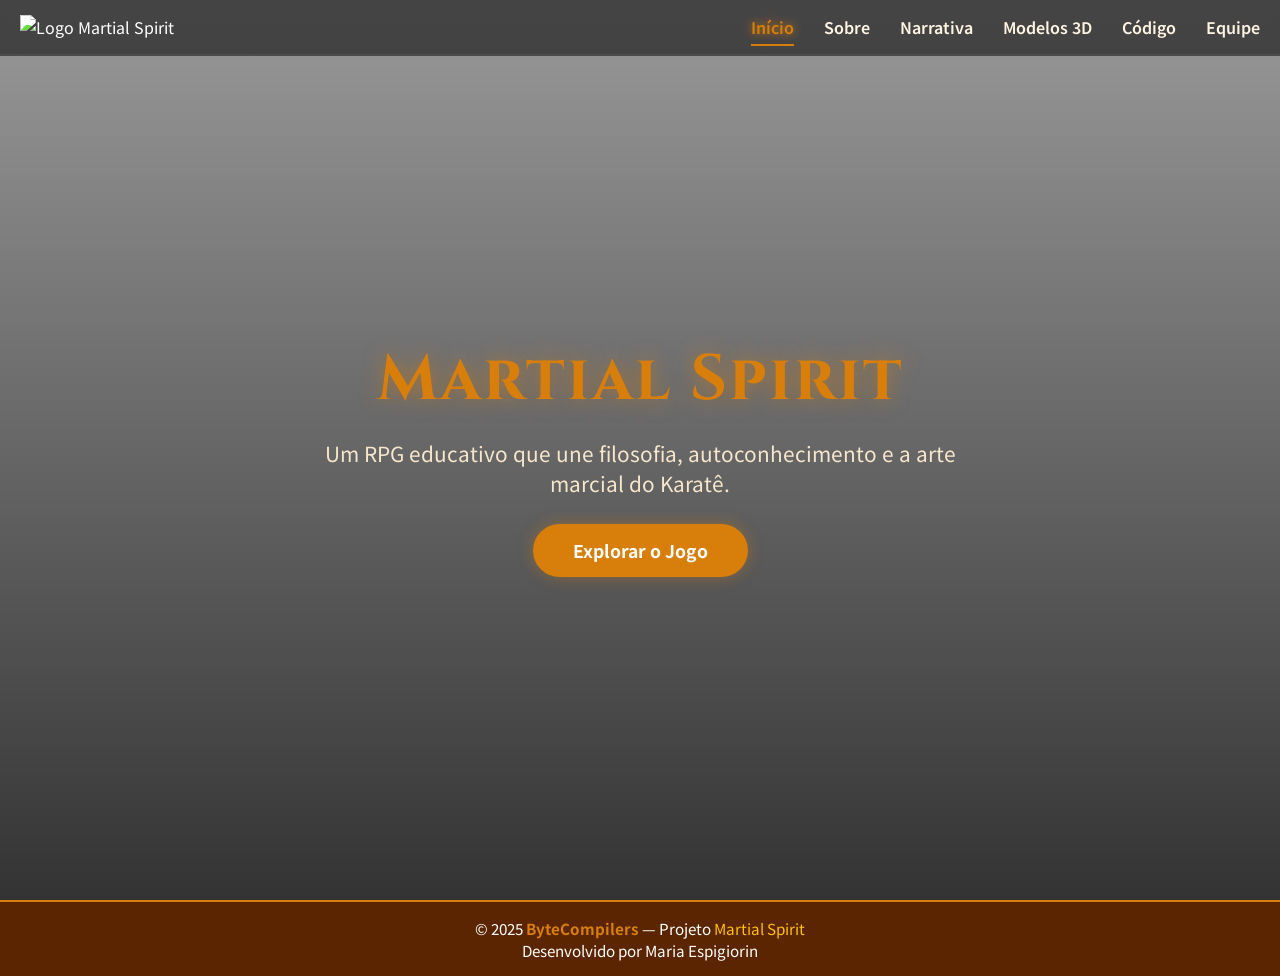
==== index.html @ 44f3acfe "aaaa" ====
<!DOCTYPE html>
<html lang="pt-br">

<head>
  <meta charset="UTF-8">
  <meta name="viewport" content="width=device-width, initial-scale=1.0">
  <title>Martial Spirit</title>
  <link rel="stylesheet" href="css/style.css">
</head>

<body>
  <header>
    <div class="logo">
      <img src="img/logo2.png" alt="Logo Martial Spirit">
    </div>
    <nav>
      <ul>
        <li><a href="index.html" class="active">Início</a></li>
        <li><a href="sobre.html">Sobre</a></li>
        <li><a href="narrativa.html">Narrativa</a></li>
        <li><a href="modelos.html">Modelos 3D</a></li>
        <li><a href="codigo.html">Código</a></li>
        <li><a href="contato.html">Equipe</a></li>
      </ul>
    </nav>
  </header>

  <section class="hero">
    <div class="overlay"></div>
    <div class="content">
      <h1>Martial Spirit</h1>
      <p>Um RPG educativo que une filosofia, autoconhecimento e a arte marcial do Karatê.</p>
      <a href="sobre.html" class="btn">Explorar o Jogo</a>
    </div>
  </section>

  <!-- <footer class="site-footer">
    <div class="footer-content">
      <div class="footer-text">
        <p>© 2025 <strong>ByteCompilers</strong> — Projeto <em>Martial Spirit</em></p>
        <p>Desenvolvido por Maria Espigiorin</p>
      </div>
      <div class="footer-logo">
        <img src="img/logoifpr.png" alt="Logo IFPR - Campus Curitiba">
      </div>
    </div>
  </footer> -->

  <footer class="site-footer">
    <p>© 2025 <strong>ByteCompilers</strong> — Projeto <em>Martial Spirit</em></p>
    <p>Desenvolvido por Maria Espigiorin</p>
  </footer>

</body>

</html>
---- css/style.css ----
@import url("https://fonts.googleapis.com/css2?family=Cinzel:wght@500;700&family=Noto+Sans+JP:wght@400;700&display=swap");

:root {
  --laranja-principal: #d87f0b;
  --laranja-escuro: #a34900;
  --marrom: #4a2b14;
  --texto-claro: #fff4e2;
  --sombra: rgba(0, 0, 0, 0.6);
}

* {
  margin: 0;
  padding: 0;
  box-sizing: border-box;
}

body {
  font-family: "Noto Sans JP", sans-serif;
  color: var(--texto-claro);
  background: url("../img/fundo.png") center/cover no-repeat;
  background-size: cover;
  min-height: 100vh;
}

/* HEADER */
header {
  position: fixed;
  top: 0;
  width: 100%;
  padding: 15px 20px;
  background: rgba(0, 0, 0, 0.55);
  display: flex;
  align-items: center;
  justify-content: space-between;
  z-index: 1000;
  backdrop-filter: blur(8px);
  border-bottom: 2px solid rgba(255, 255, 255, 0.05);
}

/* LOGO */
.logo img {
  height: 65px;
  filter: brightness(1.2) contrast(1.15); /* destaca sem brilhar */
}

/* MENU */
nav ul {
  list-style: none;
  display: flex;
  gap: 30px;
}

nav a {
  text-decoration: none;
  color: var(--texto-claro);
  font-weight: 600;
  transition: 0.3s;
  padding-bottom: 5px;
  border-bottom: 2px solid transparent;
}

/* Mantém brilho e cor só nos links ativos ou hover */
nav a:hover,
nav a.active {
  color: var(--laranja-principal);
  border-bottom: 2px solid var(--laranja-principal);
  text-shadow: 0 0 10px var(--laranja-principal);
}

/* HERO */
.hero {
  height: 100vh;
  display: flex;
  align-items: center;
  justify-content: center;
  text-align: center;
  position: relative;
  overflow: hidden;
}

.hero .overlay {
  position: absolute;
  top: 0;
  left: 0;
  width: 100%;
  height: 100%;
  background: linear-gradient(
    to bottom,
    rgba(0, 0, 0, 0.4),
    rgba(0, 0, 0, 0.8)
  );
  z-index: 1;
}

.hero .content {
  position: relative;
  z-index: 2;
  animation: fadeIn 2s ease-out;
  max-width: 700px;
}

.hero h1 {
  font-family: "Cinzel", serif;
  font-size: 4rem;
  color: var(--laranja-principal);
  text-shadow: 0 0 20px rgba(216, 127, 11, 0.6);
  letter-spacing: 2px;
  margin-bottom: 15px;
}

.hero p {
  font-size: 1.3rem;
  color: #f7e6cc;
  margin-bottom: 40px;
}

/* BOTÃO */
.btn {
  background: var(--laranja-principal);
  color: #fff;
  padding: 14px 40px;
  border-radius: 30px;
  text-decoration: none;
  font-weight: bold;
  font-size: 1.1rem;
  transition: 0.3s ease;
  box-shadow: 0 0 15px rgba(216, 127, 11, 0.4);
}

.btn:hover {
  background: var(--laranja-escuro);
  transform: scale(1.05);
  box-shadow: 0 0 25px var(--laranja-principal);
}

/* FOOTER */
/* footer {
  margin-top: auto;
  text-align: center;
  padding: 15px;
  background: rgba(0, 0, 0, 0.75);
  font-size: 0.9rem;
  color: var(--texto-claro);
} */

/* ANIMAÇÃO */
@keyframes fadeIn {
  from {
    opacity: 0;
    transform: translateY(30px);
  }
  to {
    opacity: 1;
    transform: translateY(0);
  }
}

/* ====== SOBRE ====== */
.about-section {
  position: relative;
  padding: 150px 10% 100px;
  color: var(--texto-claro);
  background: url("../img/fundo.png") center/cover no-repeat;
  background-size: cover;
  overflow: hidden;
  background: url("../img/fundo.png") center/cover no-repeat;
  background-size: cover;
  min-height: 100vh;
}

.about-overlay {
  position: absolute;
  top: 0;
  left: 0;
  width: 100%;
  height: 100%;
  background: rgba(0, 0, 0, 0.65);
  z-index: 1;
}

.about-content {
  position: relative;
  z-index: 2;
  text-align: center;
  max-width: 1000px;
  margin: 0 auto;
}

.about-content h1 {
  font-family: "Cinzel", serif;
  font-size: 3.5rem;
  color: var(--laranja-principal);
  margin-bottom: 30px;
  text-shadow: 0 0 15px rgba(216, 127, 11, 0.5);
}

.about-content .intro {
  font-size: 1.2rem;
  line-height: 1.8;
  margin-bottom: 60px;
  color: #f8e9d1;
}

.about-grid {
  display: grid;
  grid-template-columns: repeat(auto-fit, minmax(280px, 1fr));
  gap: 30px;
}

.card {
  background: rgba(40, 20, 10, 0.75);
  border: 1px solid rgba(216, 127, 11, 0.2);
  border-radius: 15px;
  padding: 30px;
  box-shadow: 0 0 15px rgba(0, 0, 0, 0.4);
  transition: 0.3s ease;
}

.card:hover {
  transform: translateY(-5px);
  box-shadow: 0 0 25px rgba(216, 127, 11, 0.4);
}

.card h2 {
  color: var(--laranja-principal);
  margin-bottom: 15px;
  font-family: "Cinzel", serif;
}

.card p {
  color: #f6e9d6;
  line-height: 1.6;
  font-size: 1rem;
}

/* ====== CONTATO ====== */
.contact-section {
  position: relative;
  padding: 150px 10% 100px;
  color: var(--texto-claro);
  background: url("../img/fundo.png") no-repeat center center fixed;
  background-size: cover;
  flex: 1;
}

.contact-overlay {
  position: absolute;
  top: 0;
  left: 0;
  width: 100%;
  height: 100%;
  background: rgba(0, 0, 0, 0.65);
  z-index: 1;
}

.contact-content {
  position: relative;
  z-index: 2;
  text-align: center;
  max-width: 900px;
  margin: 0 auto;
}

.contact-content h1 {
  font-family: "Cinzel", serif;
  font-size: 3rem;
  color: var(--laranja-principal);
  margin-bottom: 25px;
  text-shadow: 0 0 15px rgba(216, 127, 11, 0.5);
}

.contact-content p {
  font-size: 1.2rem;
  line-height: 1.8;
  margin-bottom: 40px;
  color: #f8e9d1;
}

/* FORMULÁRIO */
form {
  background: rgba(40, 20, 10, 0.8);
  border: 1px solid rgba(216, 127, 11, 0.25);
  border-radius: 15px;
  padding: 40px 50px;
  max-width: 600px;
  margin: 0 auto;
  box-shadow: 0 0 20px rgba(0, 0, 0, 0.5);
}

form input,
form textarea {
  width: 100%;
  padding: 12px;
  margin: 10px 0 20px;
  border: none;
  border-radius: 8px;
  font-size: 1rem;
  font-family: inherit;
  color: #2b1500;
}

form input:focus,
form textarea:focus {
  outline: 2px solid var(--laranja-principal);
}

form button {
  background: var(--laranja-principal);
  color: #fff;
  border: none;
  padding: 12px 30px;
  border-radius: 8px;
  font-size: 1rem;
  font-weight: bold;
  cursor: pointer;
  transition: 0.3s ease;
}

form button:hover {
  background: var(--laranja-escuro);
  transform: scale(1.05);
}

/* FOOTER FIXADO */
footer {
  margin-top: auto;
  text-align: center;
  padding: 15px;
  background: rgba(0, 0, 0, 0.75);
  font-size: 0.9rem;
  color: var(--texto-claro);
}

/* Narrativa */
/* ===== SEÇÃO NARRATIVA ===== */
.narrativa-section {
  position: relative;
  background: url("../img/fundo.png") center/cover no-repeat;
  color: #fff8ef;
  padding: 120px 10%;
  min-height: 100vh;
  display: flex;
  align-items: center;
  justify-content: center;
}

.narrativa-overlay {
  position: absolute;
  inset: 0;
  background: rgba(0, 0, 0, 0.5);
}

.narrativa-content {
  position: relative;
  max-width: 900px;
  background: rgba(255, 248, 239, 0.08);
  border: 2px solid #a34900;
  border-radius: 15px;
  padding: 40px;
  backdrop-filter: blur(4px);
  animation: fadeIn 1s ease-in;
}

.narrativa-content h1 {
  font-size: 2.8em;
  color: #d87f0b;
  text-align: center;
  margin-bottom: 25px;
  text-shadow: 2px 2px #8e3a00;
  letter-spacing: 2px;
}

.narrativa-texto p {
  font-size: 1.1em;
  line-height: 1.7em;
  margin-bottom: 18px;
  text-align: justify;
  color: #fdf5ec;
}

.narrativa-texto em {
  color: #ffb25b;
  font-style: italic;
}

.narrativa-texto strong {
  color: #ff9a33;
}

/* animação suave */
@keyframes fadeIn {
  from {
    opacity: 0;
    transform: translateY(20px);
  }
  to {
    opacity: 1;
    transform: translateY(0);
  }
}

/* ===== SEÇÃO DE MODELOS ===== */
.modelos-section {
  position: relative;
  background: url("../img/fundo.png") center/cover no-repeat;
  color: #fff8ef;
  padding: 120px 10%;
  min-height: 100vh;
}

.modelos-overlay {
  position: absolute;
  inset: 0;
  background: rgba(0, 0, 0, 0.55);
}

.modelos-content {
  position: relative;
  z-index: 2;
  text-align: center;
}

.modelos-content h1 {
  font-family: "Cinzel", serif;
  font-size: 3rem;
  color: var(--laranja-principal);
  margin-bottom: 20px;
  text-shadow: 0 0 15px rgba(216, 127, 11, 0.4);
}

.modelos-grid {
  display: grid;
  grid-template-columns: repeat(auto-fit, minmax(240px, 1fr));
  gap: 30px;
  margin-top: 40px;
}

.modelo-card {
  background: rgba(40, 20, 10, 0.7);
  border: 1px solid rgba(216, 127, 11, 0.2);
  border-radius: 15px;
  padding: 20px;
  transition: 0.3s ease;
  cursor: pointer;
}

.modelo-card:hover {
  transform: translateY(-5px);
  box-shadow: 0 0 20px rgba(216, 127, 11, 0.5);
}

.modelo-card img {
  width: 100%;
  border-radius: 10px;
  margin-bottom: 10px;
}

/* ===== MODAL VIEWER ===== */
.viewer-modal {
  display: none;
  position: fixed;
  inset: 0;
  background: rgba(0, 0, 0, 0.8);
  z-index: 2000;
  align-items: center;
  justify-content: center;
}

.viewer-content {
  position: relative;
  background: rgba(30, 15, 10, 0.9);
  border: 2px solid var(--laranja-escuro);
  border-radius: 10px;
  padding: 15px;
  box-shadow: 0 0 25px var(--laranja-principal);
}

.viewer-container {
  width: 600px;
  height: 500px;
}

.close-viewer {
  position: absolute;
  top: 5px;
  right: 15px;
  font-size: 30px;
  color: #fff;
  cursor: pointer;
  transition: 0.3s;
}

.close-viewer:hover {
  color: var(--laranja-principal);
}

/* ===== Ajustes do Modal do Visualizador 3D ===== */
#viewerModal {
  display: none; /* Mantém fechado até ser acionado */
  position: fixed;
  top: 0;
  left: 0;
  width: 100vw;
  height: 100vh;
  background-color: rgba(0, 0, 0, 0.8); /* Fundo escuro translúcido */
  backdrop-filter: blur(4px);
  justify-content: center;
  align-items: center;
  z-index: 9999;
}

#viewerModal.active {
  display: flex; /* Centraliza o conteúdo quando aberto */
}

.viewer-content {
  position: relative;
  background: #1b0d05d8;
  border: 2px solid #ff8800;
  border-radius: 15px;
  box-shadow: 0 0 25px rgba(255, 136, 0, 0.4);
  width: 70%;
  max-width: 800px;
  height: 70%;
  display: flex;
  justify-content: center;
  align-items: center;
  overflow: hidden;
  animation: fadeIn 0.3s ease;
}

#viewerContainer canvas {
  width: 100% !important;
  height: 100% !important;
}

.close-viewer {
  position: absolute;
  top: 10px;
  right: 15px;
  font-size: 26px;
  color: #ff8800;
  cursor: pointer;
  transition: 0.2s;
}

.close-viewer:hover {
  color: #fff;
  transform: scale(1.1);
}

@keyframes fadeIn {
  from {
    opacity: 0;
    transform: scale(0.95);
  }
  to {
    opacity: 1;
    transform: scale(1);
  }
}
#viewerModal {
  display: none;
  position: fixed;
  top: 0;
  left: 0;
  width: 100vw;
  height: 100vh;
  background-color: rgba(0, 0, 0, 0.85); /* Fundo mais neutro */
  backdrop-filter: blur(5px);
  justify-content: center;
  align-items: center;
  z-index: 9999;
}

#viewerModal.active {
  display: flex; /* Centraliza o modal */
}

/* Janela principal do modelo */
.viewer-content {
  position: relative;
  background: #1a1a1ae0; /* Cinza escuro translúcido */
  border: 2px solid #ff8800;
  border-radius: 15px;
  box-shadow: 0 0 25px rgba(255, 136, 0, 0.4);
  width: 70%;
  max-width: 900px;
  height: 70%;
  display: flex;
  justify-content: center;
  align-items: center;
  overflow: hidden;
  transform: translateY(0);
  animation: fadeIn 0.3s ease;
}

/* Modelo maior (Mapa) */
.viewer-content.mapa-model {
  width: 85%;
  max-width: 1100px;
  height: 80%;
}

/* Botão de fechar */
.close-viewer {
  position: absolute;
  top: 10px;
  right: 15px;
  font-size: 28px;
  color: #ff8800;
  cursor: pointer;
  transition: 0.2s;
  z-index: 10;
}

.close-viewer:hover {
  color: #fff;
  transform: scale(1.1);
}

@keyframes fadeIn {
  from {
    opacity: 0;
    transform: scale(0.95);
  }
  to {
    opacity: 1;
    transform: scale(1);
  }
}
/* Modal centralizado (usar classe .active) */
#viewerModal {
  display: none;
  position: fixed;
  inset: 0;
  background-color: rgba(0, 0, 0, 0.75); /* fundo escuro */
  backdrop-filter: blur(3px);
  justify-content: center;
  align-items: center;
  z-index: 9999;
  padding: 30px; /* garante espaçamento em telas pequenas */
}

#viewerModal.active {
  display: flex;
}

/* Janela principal do modelo - fundo mais claro ao redor (melhora visibilidade) */
.viewer-content {
  position: relative;
  background: linear-gradient(
    180deg,
    rgba(40, 40, 40, 0.95) 0%,
    rgba(28, 28, 28, 0.92) 100%
  ); /* mais neutro */
  border: 2px solid rgba(255, 136, 0, 0.95);
  border-radius: 12px;
  box-shadow: 0 12px 40px rgba(0, 0, 0, 0.6);
  width: 75%;
  max-width: 1100px;
  height: 72%;
  display: flex;
  justify-content: center;
  align-items: center;
  overflow: hidden;
}

/* Container que recebe o canvas - ocupa todo espaço interno */
.viewer-container {
  width: 100%;
  height: 100%;
  display: flex;
  align-items: center;
  justify-content: center;
  background: linear-gradient(
    180deg,
    rgba(250, 250, 250, 0.02),
    rgba(0, 0, 0, 0.05)
  );
  border-radius: 8px;
}

/* Modelo maior (Mapa) */
.viewer-content.mapa-model {
  width: 88%;
  max-width: 1400px;
  height: 82%;
}

/* Força o canvas a preencher corretamente */
#viewerContainer canvas {
  width: 100% !important;
  height: 100% !important;
  display: block;
  object-fit: contain;
}

/* Close (X) */
.close-viewer {
  position: absolute;
  top: 10px;
  right: 14px;
  font-size: 30px;
  color: #ffb46a;
  cursor: pointer;
  z-index: 20;
  transition: transform 0.15s ease, color 0.15s;
}
.close-viewer:hover {
  transform: scale(1.08);
  color: #fff;
}

/* responsividade */
@media (max-width: 900px) {
  .viewer-content {
    width: 95%;
    height: 70%;
  }
  .viewer-content.mapa-model {
    width: 98%;
    height: 78%;
  }
}
#modelo3DModal {
  display: none;
  position: fixed;
  inset: 0;
  background: rgba(0, 0, 0, 0.8);
  justify-content: center;
  align-items: center;
  z-index: 999;
}

#modelo3DContainer {
  border: 2px solid #d87f0b;
  border-radius: 12px;
  background-color: #2a2a2a; /* fundo mais claro ao redor do modelo */
  padding: 10px;
  box-shadow: 0 0 20px #d87f0b;
}
/* ====== CÓDIGOS ====== */
.codigo-section {
  position: relative;
  padding: 140px 10% 100px;
  min-height: 100vh;
  background: url("../img/fundo.png") center/cover no-repeat;
  color: var(--texto-claro);
  display: flex;
  justify-content: center;
  align-items: flex-start;
}

.codigo-overlay {
  position: absolute;
  inset: 0;
  background: rgba(0, 0, 0, 0.6);
}

.codigo-content {
  position: relative;
  z-index: 2;
  background: rgba(30, 15, 10, 0.8);
  border: 1px solid rgba(216, 127, 11, 0.25);
  border-radius: 15px;
  box-shadow: 0 0 25px rgba(216, 127, 11, 0.3);
  padding: 40px;
  max-width: 1000px;
  width: 100%;
  text-align: center;
  animation: fadeIn 1s ease;
}

.codigo-content h1 {
  color: var(--laranja-principal);
  font-family: "Cinzel", serif;
  margin-bottom: 25px;
  font-size: 2.5rem;
}

/* Abas tipo VSCode */
.tabs {
  display: flex;
  background: #2d2d2d;
  border-radius: 10px 10px 0 0;
  overflow: hidden;
  border-bottom: 1px solid #333;
}

.tab {
  flex: 1;
  padding: 10px 20px;
  cursor: pointer;
  color: #ccc;
  background: #252526;
  font-family: "Consolas", monospace;
  transition: 0.3s;
}

.tab.active {
  background: #1e1e1e;
  color: #fff;
  border-bottom: 3px solid var(--laranja-principal);
}

.tab:hover {
  background: #3a3a3a;
  color: #fff;
}

/* Caixa principal */
.editor-box {
  background: #1e1e1e;
  border: 1px solid #333;
  border-radius: 0 0 10px 10px;
  text-align: left;
  overflow: hidden;
}

.codigo-bloco {
  display: none;
  padding: 20px;
}

.codigo-bloco.active {
  display: block;
}

.codigo-bloco pre {
  margin: 0;
  overflow-x: auto;
  background: transparent;
  color: #dcdcdc;
  font-size: 0.95rem;
  border-left: 3px solid var(--laranja-principal);
  padding-left: 15px;
}

/* Resumo abaixo do código */
.codigo-resumo {
  background: rgba(40, 20, 10, 0.85);
  border-top: 1px solid rgba(216, 127, 11, 0.2);
  margin-top: 15px;
  padding: 15px 20px;
  border-radius: 8px;
}

.codigo-resumo h3 {
  color: var(--laranja-principal);
  margin-bottom: 8px;
  font-family: "Cinzel", serif;
}

.codigo-resumo p {
  color: #f8e9d1;
  font-size: 1rem;
  line-height: 1.6;
}
/* html,
body {
  height: 100%;
  display: flex;
  flex-direction: column;
}

body > footer {
  margin-top: auto;
} */
/* ==== ENTRADA SUAVE GERAL ==== */
.about-content,
.modelos-content,
.contact-content {
  animation: fadeInUp 1.2s ease forwards;
  opacity: 0;
}

@keyframes fadeInUp {
  from {
    opacity: 0;
    transform: translateY(30px);
  }
  to {
    opacity: 1;
    transform: translateY(0);
  }
}
contact-info {
  margin-top: 10px; /* menos espaço acima */
  text-align: center;
  font-size: 1rem;
  color: #fff;
  line-height: 1.1; /* deixa tudo mais colado */
}

.contact-info p {
  margin: 3px 0; /* remove o espaço padrão entre os <p> */
}

.contact-info a {
  color: #ffc107;
  font-size: 18px;
  text-decoration: none;
}

.contact-info a:hover {
  text-decoration: underline;
}
.site-footer {
  background-color: #5a2500; /* tom de marrom escuro */
  color: #fff;
  text-align: center;
  padding: 15px 0;
  font-size: 0.95rem;
  border-top: 2px solid #d87f0b; /* detalhe laranja */
}

.site-footer strong {
  color: #d87f0b;
}

.site-footer em {
  color: #ffc107;
  font-style: normal;
}

/* Container dos cards */
.about-grid {
  display: grid;
  grid-template-columns: repeat(
    3,
    1fr
  ); /* 3 colunas para os 3 primeiros cards */
  gap: 20px;
}

/* Estilo geral dos cards */

/* Card que ocupa toda a largura */
.full-card {
  grid-column: 1 / -1; /* Faz o card ocupar todas as colunas */
}

/* rodape */

/* .site-footer {
  background-color: #5a2500;
  color: #fff;
  padding: 20px 5%;
  border-top: 2px solid #d87f0b;
  position: relative; 
  overflow: hidden;
}

.footer-content {
  display: flex;
  align-items: center;
  justify-content: center;
  position: relative;
}

.footer-text {
  text-align: center;
  font-size: 0.95rem;
  line-height: 1.6;
}


.footer-logo {
  position: absolute;
  right: 0; 
  bottom: -10px; 
  padding-right: 0; 
}

.footer-logo img {
  height: 75px;
  opacity: 0.95;
  transition: transform 0.3s ease, opacity 0.3s ease;
}

.footer-logo img:hover {
  transform: scale(1.05);
  opacity: 1;
}


@media (max-width: 700px) {
  .footer-content {
    flex-direction: column;
    position: static;
  }

  .footer-logo {
    position: static;
    margin-top: 10px;
  }

  .footer-logo img {
    height: 60px;
  }
} */
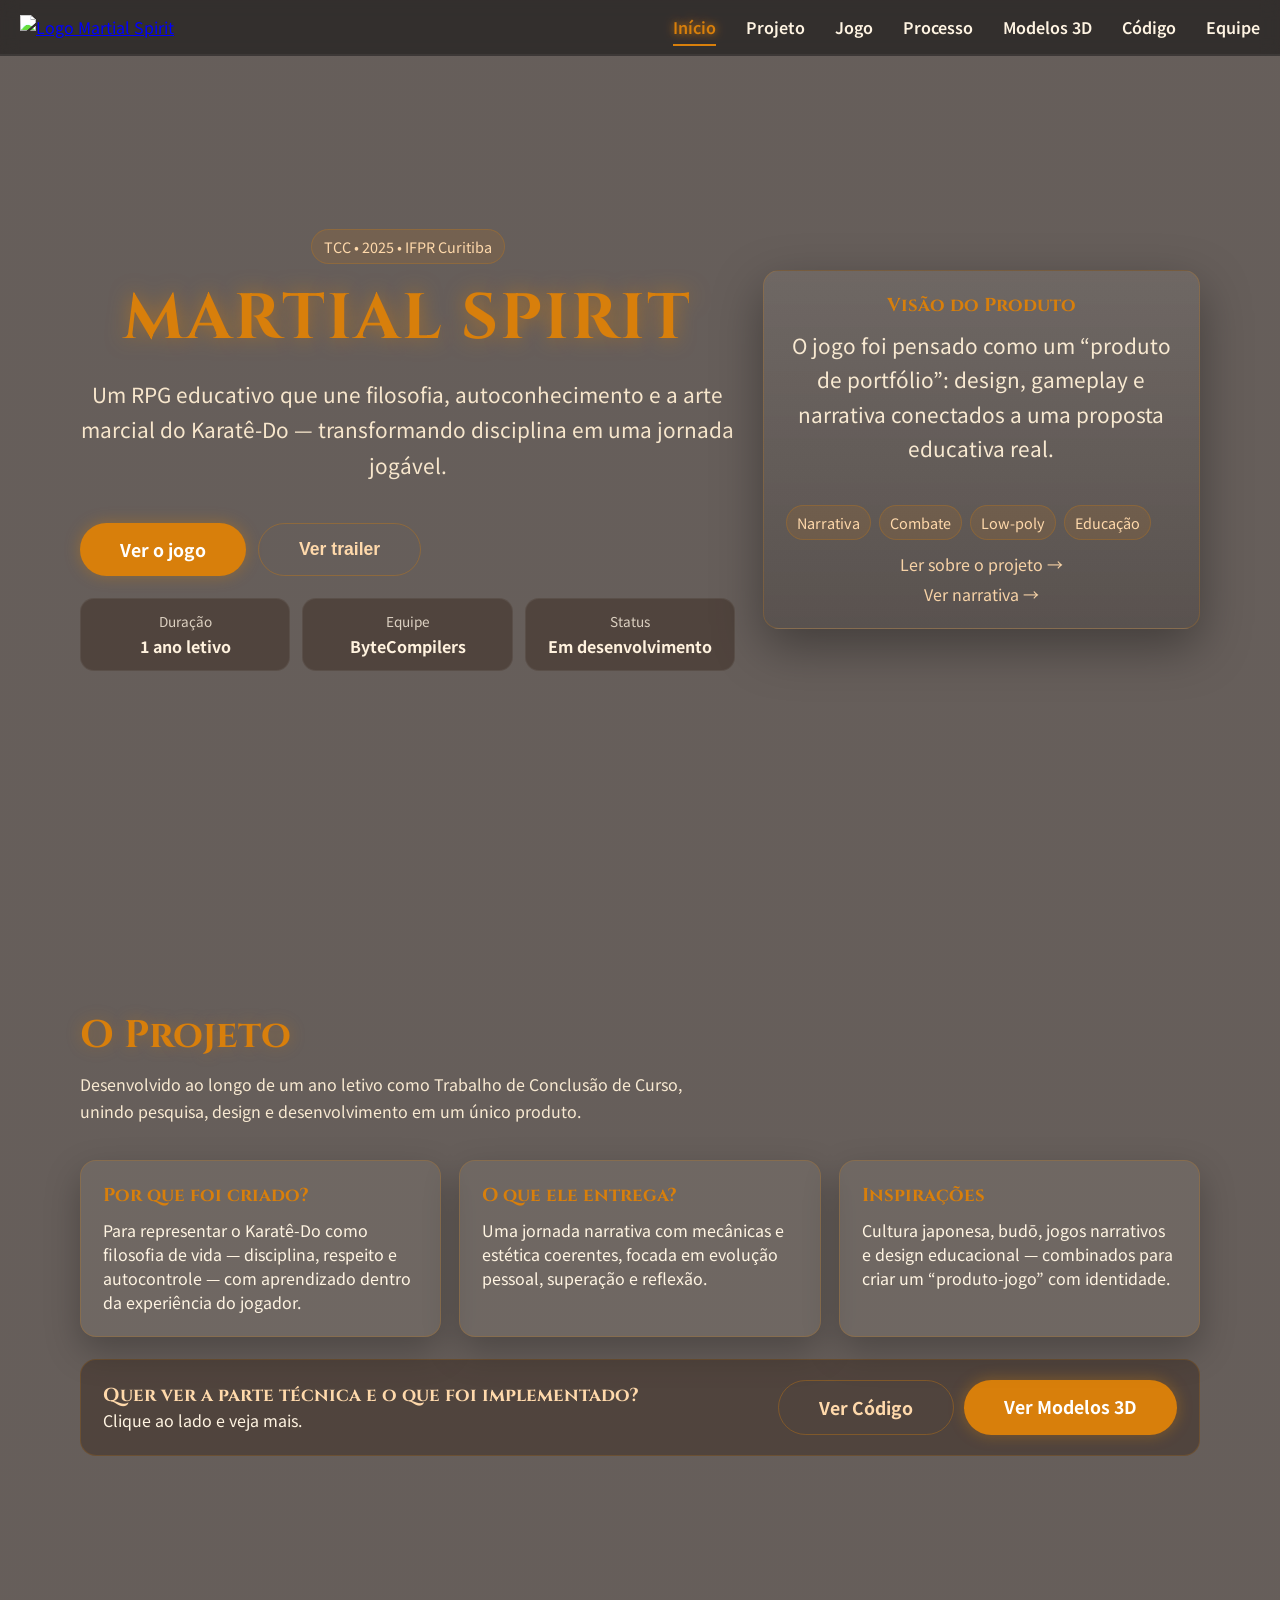
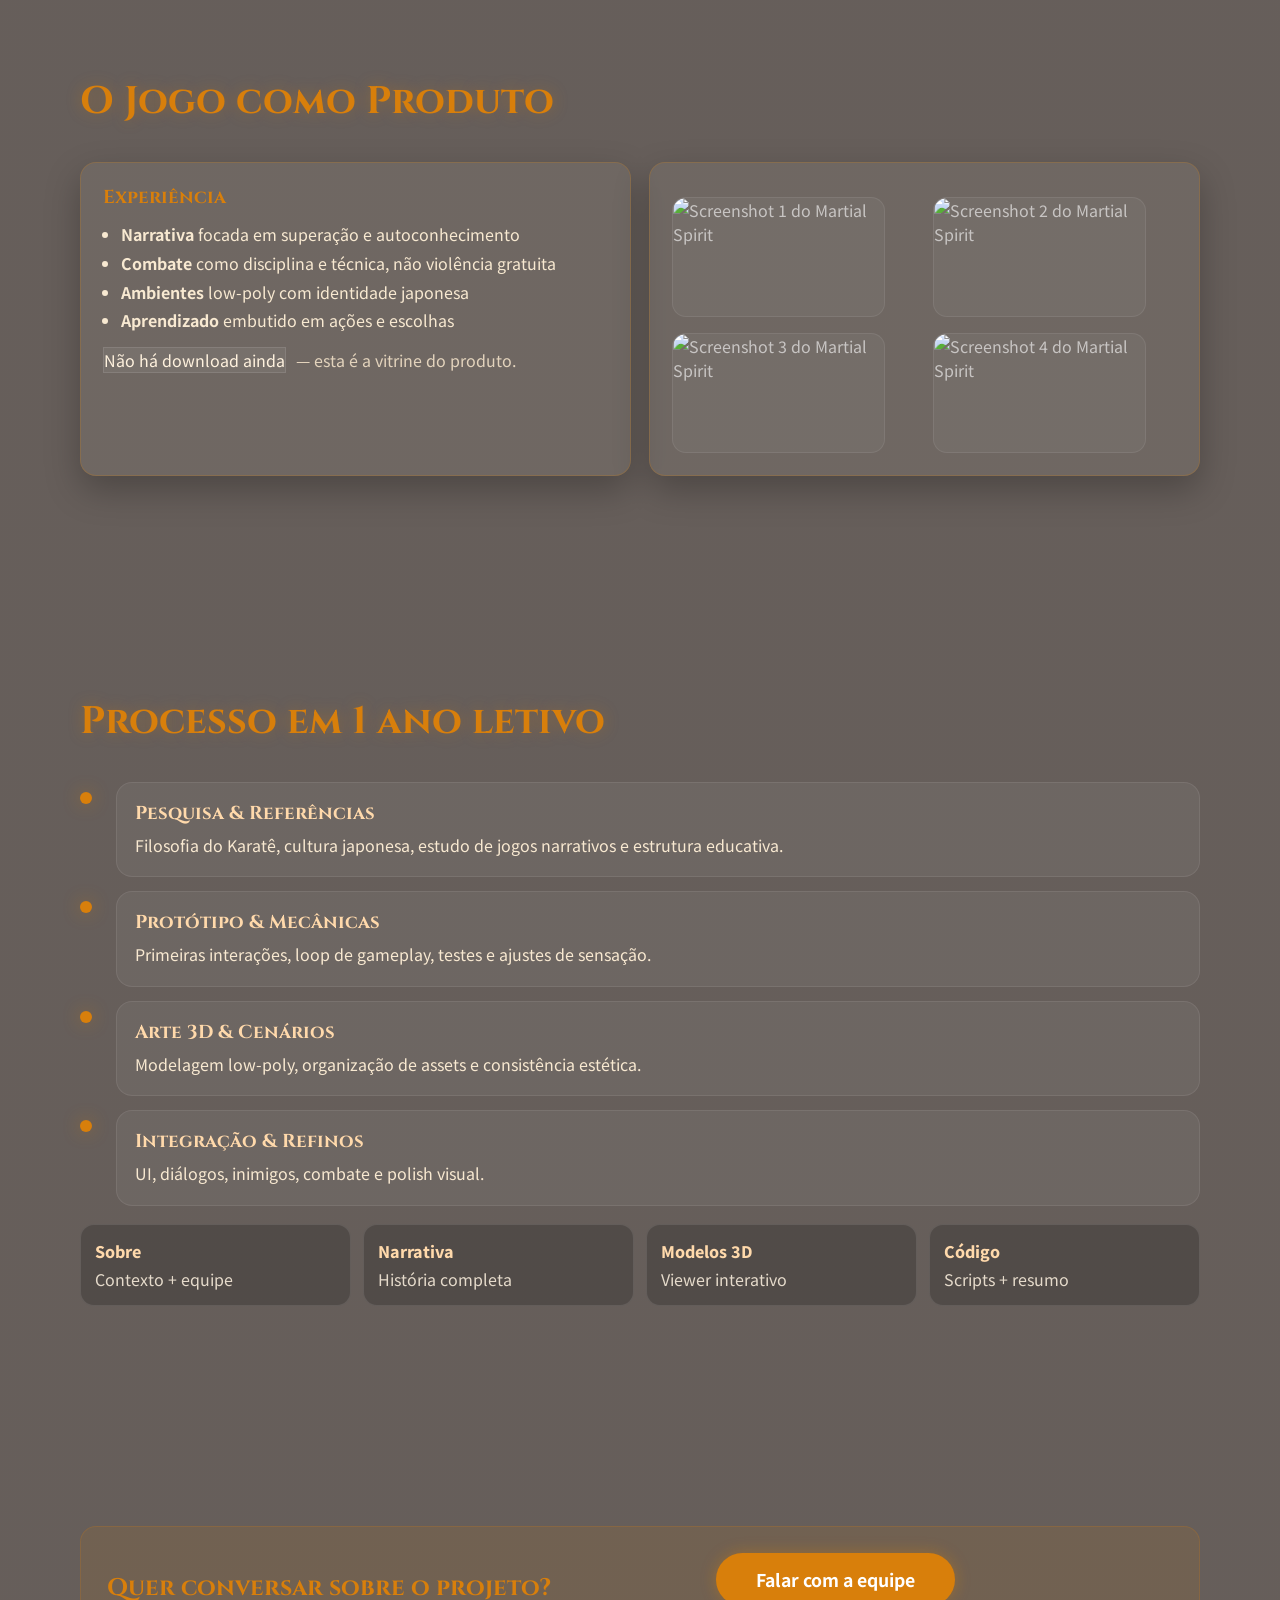
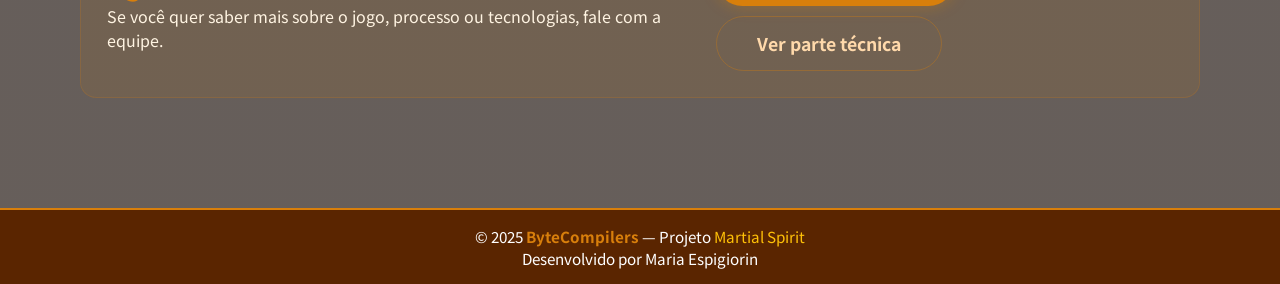
==== commit 613b22d2: "SiteOficial" ====
--- a/index.html
+++ b/index.html
@@ -2,22 +2,28 @@
 <html lang="pt-br">
 
 <head>
-  <meta charset="UTF-8">
-  <meta name="viewport" content="width=device-width, initial-scale=1.0">
-  <title>Martial Spirit</title>
-  <link rel="stylesheet" href="css/style.css">
+  <meta charset="UTF-8" />
+  <meta name="viewport" content="width=device-width, initial-scale=1.0" />
+  <title>Martial Spirit — Site do Projeto</title>
+  <link rel="stylesheet" href="./css/style.css?v=1">
+  <link rel="icon" type="image/png" href="img/logo2.png">
+  <link rel="apple-touch-icon" href="img/logo2.png">
+
 </head>
 
 <body>
-  <header>
+  <header class="topbar">
     <div class="logo">
-      <img src="img/logo2.png" alt="Logo Martial Spirit">
-    </div>
-    <nav>
-      <ul>
-        <li><a href="index.html" class="active">Início</a></li>
-        <li><a href="sobre.html">Sobre</a></li>
-        <li><a href="narrativa.html">Narrativa</a></li>
+      <a href="index.html"><img src="img/logo2.png" alt="Logo Martial Spirit" /></a>
+    </div>
+    <!-- MENU -->
+    <nav class="nav">
+      <button class="nav-toggle" aria-label="Abrir menu" aria-expanded="false">☰</button>
+      <ul class="nav-list">
+        <li><a href="#inicio" class="active">Início</a></li>
+        <li><a href="#projeto">Projeto</a></li>
+        <li><a href="#produto">Jogo</a></li>
+        <li><a href="#processo">Processo</a></li>
         <li><a href="modelos.html">Modelos 3D</a></li>
         <li><a href="codigo.html">Código</a></li>
         <li><a href="contato.html">Equipe</a></li>
@@ -25,32 +31,314 @@
     </nav>
   </header>
 
-  <section class="hero">
+  <!-- HERO / PRODUTO -->
+  <section id="inicio" class="hero hero--product">
     <div class="overlay"></div>
-    <div class="content">
-      <h1>Martial Spirit</h1>
-      <p>Um RPG educativo que une filosofia, autoconhecimento e a arte marcial do Karatê.</p>
-      <a href="sobre.html" class="btn">Explorar o Jogo</a>
-    </div>
-  </section>
-
-  <!-- <footer class="site-footer">
-    <div class="footer-content">
-      <div class="footer-text">
-        <p>© 2025 <strong>ByteCompilers</strong> — Projeto <em>Martial Spirit</em></p>
-        <p>Desenvolvido por Maria Espigiorin</p>
-      </div>
-      <div class="footer-logo">
-        <img src="img/logoifpr.png" alt="Logo IFPR - Campus Curitiba">
-      </div>
-    </div>
-  </footer> -->
+
+    <div class="reveal hero-wrap container">
+      <div class="hero-copy">
+        <span class="badge">TCC • 2025 • IFPR Curitiba</span>
+        <h1 class="reveal reveal-title">MARTIAL SPIRIT</h1>
+        <p class="lead reveal">
+          Um RPG educativo que une filosofia, autoconhecimento e a arte marcial do Karatê-Do —
+          transformando disciplina em uma jornada jogável.
+        </p>
+
+        <div class="reveal hero-cta">
+          <a class="btn" href="#produto">Ver o jogo</a>
+          <button class="btn btn-ghost" id="openTrailer">Ver trailer</button>
+        </div>
+
+        <div class="reveal meta-row">
+          <div class="meta">
+            <span class="meta-title">Duração</span>
+            <span class="meta-value">1 ano letivo</span>
+          </div>
+          <div class="meta">
+            <span class="meta-title">Equipe</span>
+            <span class="meta-value">ByteCompilers</span>
+          </div>
+          <div class="meta">
+            <span class="meta-title">Status</span>
+            <span class="meta-value">Em desenvolvimento</span>
+          </div>
+        </div>
+      </div>
+      <div class="reveal hero-card">
+        <div class="hero-card-inner">
+          <h3>Visão do Produto</h3>
+          <p>
+            O jogo foi pensado como um “produto de portfólio”: design, gameplay e narrativa conectados
+            a uma proposta educativa real.
+          </p>
+
+          <div class="chips">
+            <span class="chip">Narrativa</span>
+            <span class="chip">Combate</span>
+            <span class="chip">Low-poly</span>
+            <span class="chip">Educação</span>
+          </div>
+
+          <div class="hero-links">
+            <a class="link" href="sobre.html">Ler sobre o projeto →</a>
+            <a class="link" href="narrativa.html">Ver narrativa →</a>
+          </div>
+        </div>
+      </div>
+    </div>
+  </section>
+
+  <!-- PROJETO -->
+  <section id="projeto" class="reveal section">
+    <div class="container">
+      <div class="section-head">
+        <h2>O Projeto</h2>
+        <p>
+          Desenvolvido ao longo de um ano letivo como Trabalho de Conclusão de Curso, unindo pesquisa,
+          design e desenvolvimento em um único produto.
+        </p>
+      </div>
+
+      <div class="grid-3">
+        <article class="glass-card">
+          <h3>Por que foi criado?</h3>
+          <p>
+            Para representar o Karatê-Do como filosofia de vida — disciplina, respeito e autocontrole —
+            com aprendizado dentro da experiência do jogador.
+          </p>
+        </article>
+
+        <article class="glass-card">
+          <h3>O que ele entrega?</h3>
+          <p>
+            Uma jornada narrativa com mecânicas e estética coerentes, focada em evolução pessoal,
+            superação e reflexão.
+          </p>
+        </article>
+
+        <article class="glass-card">
+          <h3>Inspirações</h3>
+          <p>
+            Cultura japonesa, budō, jogos narrativos e design educacional — combinados para criar
+            um “produto-jogo” com identidade.
+          </p>
+        </article>
+      </div>
+
+      <div class="callout">
+        <div>
+          <h3>Quer ver a parte técnica e o que foi implementado?</h3>
+          <p>Clique ao lado e veja mais.</p>
+        </div>
+        <div class="callout-actions">
+          <a class="btn btn-ghost" href="codigo.html">Ver Código</a>
+          <a class="btn" href="modelos.html">Ver Modelos 3D</a>
+        </div>
+      </div>
+    </div>
+  </section>
+
+  <!-- PRODUTO O JOGO -->
+  <section id="produto" class="reveal section section--dark">
+    <div class="container">
+      <div class="section-head">
+        <h2>O Jogo como Produto</h2>
+      </div>
+
+      <div class="grid-2">
+        <div class="glass-card">
+          <h3>Experiência</h3>
+          <ul class="list">
+            <li><strong>Narrativa</strong> focada em superação e autoconhecimento</li>
+            <li><strong>Combate</strong> como disciplina e técnica, não violência gratuita</li>
+            <li><strong>Ambientes</strong> low-poly com identidade japonesa</li>
+            <li><strong>Aprendizado</strong> embutido em ações e escolhas</li>
+          </ul>
+          <div class="mini-note">
+            <span class="badge badge--soft">Não há download ainda</span>
+            <span class="muted">— esta é a vitrine do produto.</span>
+          </div>
+        </div>
+
+        <div class="glass-card">
+          <div class="gallery">
+            <figure class="shot">
+              <img src="img/screen1.png" alt="Screenshot 1 do Martial Spirit" loading="lazy">
+            </figure>
+
+            <figure class="shot">
+              <img src="img/screen2.png" alt="Screenshot 2 do Martial Spirit" loading="lazy">
+            </figure>
+
+            <figure class="shot">
+              <img src="img/screen3.png" alt="Screenshot 3 do Martial Spirit" loading="lazy">
+            </figure>
+
+            <figure class="shot">
+              <img src="img/screen4.png" alt="Screenshot 4 do Martial Spirit" loading="lazy">
+            </figure>
+          </div>
+
+  </section>
+
+  <!-- PROCESSO/TIMELINE -->
+  <section id="processo" class="reveal section">
+    <div class="container">
+      <div class="section-head">
+        <h2>Processo em 1 ano letivo</h2>
+      </div>
+
+      <ol class="timeline">
+        <li>
+          <span class="dot"></span>
+          <div class="tl-card">
+            <h3>Pesquisa & Referências</h3>
+            <p>Filosofia do Karatê, cultura japonesa, estudo de jogos narrativos e estrutura educativa.</p>
+          </div>
+        </li>
+        <li>
+          <span class="dot"></span>
+          <div class="tl-card">
+            <h3>Protótipo & Mecânicas</h3>
+            <p>Primeiras interações, loop de gameplay, testes e ajustes de sensação.</p>
+          </div>
+        </li>
+        <li>
+          <span class="dot"></span>
+          <div class="tl-card">
+            <h3>Arte 3D & Cenários</h3>
+            <p>Modelagem low-poly, organização de assets e consistência estética.</p>
+          </div>
+        </li>
+        <li>
+          <span class="dot"></span>
+          <div class="tl-card">
+            <h3>Integração & Refinos</h3>
+            <p>UI, diálogos, inimigos, combate e polish visual.</p>
+          </div>
+        </li>
+      </ol>
+
+      <div class="grid-4">
+        <a class="mini-card" href="sobre.html">
+          <span class="mini-title">Sobre</span>
+          <span class="mini-desc">Contexto + equipe</span>
+        </a>
+        <a class="mini-card" href="narrativa.html">
+          <span class="mini-title">Narrativa</span>
+          <span class="mini-desc">História completa</span>
+        </a>
+        <a class="mini-card" href="modelos.html">
+          <span class="mini-title">Modelos 3D</span>
+          <span class="mini-desc">Viewer interativo</span>
+        </a>
+        <a class="mini-card" href="codigo.html">
+          <span class="mini-title">Código</span>
+          <span class="mini-desc">Scripts + resumo</span>
+        </a>
+      </div>
+    </div>
+  </section>
+
+  <!-- CTA FINAL -->
+  <section class="reveal section section--cta">
+    <div class="container cta">
+      <div>
+        <h2>Quer conversar sobre o projeto?</h2>
+        <p>Se você quer saber mais sobre o jogo, processo ou tecnologias, fale com a equipe.</p>
+      </div>
+      <div class="cta-actions">
+        <a class="btn" href="contato.html">Falar com a equipe</a>
+        <a class="btn btn-ghost" href="codigo.html">Ver parte técnica</a>
+      </div>
+    </div>
+  </section>
 
   <footer class="site-footer">
     <p>© 2025 <strong>ByteCompilers</strong> — Projeto <em>Martial Spirit</em></p>
     <p>Desenvolvido por Maria Espigiorin</p>
   </footer>
 
+  <!-- MODAL: TRAILER (placeholder) -->
+  <div class="modal" id="trailerModal" aria-hidden="true">
+    <div class="modal-backdrop"></div>
+
+    <div class="modal-box" role="dialog" aria-modal="true" aria-label="Trailer do Martial Spirit">
+      <button class="modal-close" id="closeTrailer" aria-label="Fechar">×</button>
+
+      <h3>Trailer</h3>
+
+      <div class="video-wrap">
+        <video id="trailerVideo" class="video-player" src="img/TeaserMartialSpirit.mp4" controls playsinline preload="metadata"></video>
+      </div>
+    </div>
+  </div>
+
+  <script>
+    //Menu Mobile 
+    const toggle = document.querySelector('.nav-toggle');
+    const list = document.querySelector('.nav-list');
+    if (toggle && list) {
+      toggle.addEventListener('click', () => {
+        const open = list.classList.toggle('open');
+        toggle.setAttribute('aria-expanded', open ? 'true' : 'false');
+      });
+    }
+
+    //Modal trailer
+    const openTrailer = document.getElementById('openTrailer');
+    const trailerModal = document.getElementById('trailerModal');
+    const closeTrailer = document.getElementById('closeTrailer');
+    const trailerVideo = document.getElementById('trailerVideo');
+
+    function openModal() {
+      trailerModal.classList.add('active');
+      trailerModal.setAttribute('aria-hidden', 'false');
+
+      if (trailerVideo) {
+        trailerVideo.currentTime = 0;
+        const playPromise = trailerVideo.play();
+        if (playPromise) playPromise.catch(() => { });
+      }
+    }
+
+    function closeModal() {
+      trailerModal.classList.remove('active');
+      trailerModal.setAttribute('aria-hidden', 'true');
+
+      if (trailerVideo) {
+        trailerVideo.pause();
+        trailerVideo.currentTime = 0;
+      }
+    }
+
+    if (openTrailer) openTrailer.addEventListener('click', openModal);
+    if (closeTrailer) closeTrailer.addEventListener('click', closeModal);
+
+    trailerModal?.addEventListener('click', (e) => {
+      if (e.target.classList.contains('modal-backdrop')) closeModal();
+    });
+
+    document.addEventListener('keydown', (e) => {
+      if (e.key === 'Escape' && trailerModal.classList.contains('active')) {
+        closeModal();
+      }
+    });
+
+    //Reveal on scroll 
+    const revealEls = document.querySelectorAll('.reveal');
+
+    const io = new IntersectionObserver((entries) => {
+      entries.forEach((entry) => {
+        if (entry.isIntersecting) {
+          entry.target.classList.add('is-visible');
+          io.unobserve(entry.target); // anima só 1x (mais elegante)
+        }
+      });
+    }, { threshold: 0.12 });
+
+    revealEls.forEach((el) => io.observe(el));
+  </script>
 </body>
 
 </html>
--- a/css/style.css
+++ b/css/style.css
@@ -18,6 +18,11 @@
   font-family: "Noto Sans JP", sans-serif;
   color: var(--texto-claro);
   background: url("../img/fundo.png") center/cover no-repeat;
+  background-size: cover;
+
+  background:
+    linear-gradient(rgba(20, 8, 2, 0.65), rgba(20, 8, 2, 0.65)),
+    url("../img/fundo.png") no-repeat center center fixed;
   background-size: cover;
   min-height: 100vh;
 }
@@ -84,11 +89,6 @@
   left: 0;
   width: 100%;
   height: 100%;
-  background: linear-gradient(
-    to bottom,
-    rgba(0, 0, 0, 0.4),
-    rgba(0, 0, 0, 0.8)
-  );
   z-index: 1;
 }
 
@@ -705,7 +705,9 @@
   color: #ffb46a;
   cursor: pointer;
   z-index: 20;
-  transition: transform 0.15s ease, color 0.15s;
+  transition:
+    transform 0.15s ease,
+    color 0.15s;
 }
 .close-viewer:hover {
   transform: scale(1.08);
@@ -1000,3 +1002,550 @@
     height: 60px;
   }
 } */
+/* ====== COMPONENTES (ADD NO FINAL) ====== */
+:root {
+  --bg-0: rgba(0, 0, 0, 0.35);
+  --bg-1: rgba(20, 10, 6, 0.55);
+  --glass: rgba(255, 248, 239, 0.06);
+  --glass-2: rgba(40, 20, 10, 0.55);
+  --border: rgba(216, 127, 11, 0.22);
+  --radius: 16px;
+}
+
+.container {
+  width: min(1120px, 92%);
+  margin: 0 auto;
+}
+
+.section {
+  position: relative;
+  padding: 110px 0;
+}
+
+.section-head {
+  text-align: left;
+  margin-bottom: 35px;
+}
+.section-head h2 {
+  font-family: "Cinzel", serif;
+  font-size: 2.4rem;
+  color: var(--laranja-principal);
+  margin-bottom: 10px;
+  text-shadow: 0 0 15px rgba(216, 127, 11, 0.35);
+}
+.section-head p {
+  max-width: 70ch;
+  color: #f8e9d1;
+  line-height: 1.7;
+}
+
+/* Topbar ajustes */
+.topbar {
+  background: rgba(0, 0, 0, 0.5);
+}
+.nav-toggle {
+  display: none;
+  background: transparent;
+  border: 1px solid rgba(255, 255, 255, 0.12);
+  color: var(--texto-claro);
+  border-radius: 10px;
+  padding: 8px 10px;
+  cursor: pointer;
+}
+.nav-list.open {
+  display: flex;
+}
+
+/* HERO novo */
+.hero-wrap {
+  position: relative;
+  z-index: 2;
+  display: grid;
+  grid-template-columns: 1.2fr 0.8fr;
+  gap: 28px;
+  align-items: center;
+}
+.hero-copy .badge {
+  display: inline-flex;
+  gap: 8px;
+  align-items: center;
+  background: rgba(216, 127, 11, 0.12);
+  border: 1px solid rgba(216, 127, 11, 0.25);
+  padding: 6px 12px;
+  border-radius: 999px;
+  font-size: 0.9rem;
+  color: #ffd9ab;
+  margin-bottom: 12px;
+}
+.lead {
+  font-size: 1.15rem;
+  line-height: 1.7;
+  color: #f8e9d1;
+}
+.hero-cta {
+  margin-top: 22px;
+  display: flex;
+  gap: 12px;
+  flex-wrap: wrap;
+}
+.btn-ghost {
+  background: transparent;
+  border: 1px solid rgba(216, 127, 11, 0.35);
+  color: #ffd9ab;
+  box-shadow: none;
+}
+.btn-ghost:hover {
+  background: rgba(216, 127, 11, 0.1);
+  transform: translateY(-1px);
+}
+
+.meta-row {
+  margin-top: 22px;
+  display: grid;
+  grid-template-columns: repeat(3, minmax(0, 1fr));
+  gap: 12px;
+}
+.meta {
+  background: rgba(40, 20, 10, 0.35);
+  border: 1px solid rgba(255, 255, 255, 0.06);
+  border-radius: 14px;
+  padding: 12px 14px;
+}
+.meta-title {
+  display: block;
+  font-size: 0.85rem;
+  opacity: 0.8;
+}
+.meta-value {
+  display: block;
+  font-weight: 700;
+  margin-top: 3px;
+  color: #fff2de;
+}
+
+.hero-card {
+  background: linear-gradient(
+    180deg,
+    rgba(255, 255, 255, 0.06),
+    rgba(0, 0, 0, 0.12)
+  );
+  border: 1px solid var(--border);
+  border-radius: var(--radius);
+  backdrop-filter: blur(8px);
+  box-shadow: 0 18px 50px rgba(0, 0, 0, 0.35);
+}
+.hero-card-inner {
+  padding: 22px;
+}
+.hero-card h3 {
+  font-family: "Cinzel", serif;
+  color: var(--laranja-principal);
+  margin-bottom: 10px;
+}
+.hero-card p {
+  color: #f8e9d1;
+  line-height: 1.65;
+}
+.chips {
+  display: flex;
+  flex-wrap: wrap;
+  gap: 8px;
+  margin: 14px 0 12px;
+}
+.chip {
+  background: rgba(216, 127, 11, 0.12);
+  border: 1px solid rgba(216, 127, 11, 0.25);
+  color: #ffd9ab;
+  padding: 6px 10px;
+  border-radius: 999px;
+  font-size: 0.9rem;
+}
+.hero-links {
+  display: flex;
+  flex-direction: column;
+  gap: 6px;
+}
+.link {
+  color: #ffd9ab;
+  text-decoration: none;
+  opacity: 0.95;
+}
+.link:hover {
+  text-decoration: underline;
+}
+
+/* Grids */
+.grid-2 {
+  display: grid;
+  grid-template-columns: repeat(2, minmax(0, 1fr));
+  gap: 18px;
+}
+.grid-3 {
+  display: grid;
+  grid-template-columns: repeat(3, minmax(0, 1fr));
+  gap: 18px;
+}
+.grid-4 {
+  display: grid;
+  grid-template-columns: repeat(4, minmax(0, 1fr));
+  gap: 12px;
+  margin-top: 18px;
+}
+
+.glass-card {
+  background: var(--glass);
+  border: 1px solid var(--border);
+  border-radius: var(--radius);
+  padding: 22px;
+  backdrop-filter: blur(10px);
+  box-shadow: 0 14px 35px rgba(0, 0, 0, 0.25);
+  transition:
+    transform 0.2s ease,
+    box-shadow 0.2s ease;
+}
+.glass-card:hover {
+  transform: translateY(-4px);
+  box-shadow: 0 18px 45px rgba(0, 0, 0, 0.35);
+}
+.glass-card h3 {
+  font-family: "Cinzel", serif;
+  color: var(--laranja-principal);
+  margin-bottom: 10px;
+}
+.muted {
+  color: #f0dfc6;
+  opacity: 0.9;
+}
+
+.list {
+  margin-top: 10px;
+  padding-left: 18px;
+  line-height: 1.8;
+  color: #f8e9d1;
+}
+.mini-note {
+  margin-top: 12px;
+  display: flex;
+  gap: 10px;
+  align-items: center;
+}
+
+.badge--soft {
+  background: rgba(255, 255, 255, 0.06);
+  border: 1px solid rgba(255, 255, 255, 0.1);
+  color: #fff2de;
+}
+
+/* Callout */
+.callout {
+  margin-top: 22px;
+  display: flex;
+  gap: 16px;
+  justify-content: space-between;
+  align-items: center;
+  padding: 20px 22px;
+  border-radius: var(--radius);
+  background: rgba(40, 20, 10, 0.35);
+  border: 1px solid rgba(216, 127, 11, 0.2);
+}
+.callout h3 {
+  font-family: "Cinzel", serif;
+  color: #ffd9ab;
+}
+.callout-actions {
+  display: flex;
+  gap: 10px;
+  flex-wrap: wrap;
+}
+
+/* Gallery placeholder */
+.gallery {
+  margin-top: 12px;
+  display: grid;
+  grid-template-columns: repeat(2, minmax(0, 1fr));
+  gap: 10px;
+}
+.shot {
+  height: 120px;
+  border-radius: 14px;
+  background: rgba(0, 0, 0, 0.28);
+  border: 1px dashed rgba(255, 255, 255, 0.12);
+  display: flex;
+  align-items: center;
+  justify-content: center;
+  color: rgba(255, 255, 255, 0.6);
+}
+
+/* Timeline */
+.timeline {
+  list-style: none;
+  margin-top: 18px;
+  padding: 0;
+  display: grid;
+  gap: 14px;
+}
+.timeline li {
+  position: relative;
+  display: grid;
+  grid-template-columns: 24px 1fr;
+  gap: 12px;
+  align-items: start;
+}
+.timeline .dot {
+  width: 12px;
+  height: 12px;
+  border-radius: 50%;
+  margin-top: 10px;
+  background: var(--laranja-principal);
+  box-shadow: 0 0 18px rgba(216, 127, 11, 0.45);
+}
+.tl-card {
+  background: rgba(255, 255, 255, 0.05);
+  border: 1px solid rgba(255, 255, 255, 0.08);
+  border-radius: var(--radius);
+  padding: 18px;
+}
+.tl-card h3 {
+  font-family: "Cinzel", serif;
+  color: #ffd9ab;
+  margin-bottom: 6px;
+}
+.tl-card p {
+  color: #f8e9d1;
+  line-height: 1.65;
+}
+
+/* mini cards */
+.mini-card {
+  background: rgba(0, 0, 0, 0.2);
+  border: 1px solid rgba(255, 255, 255, 0.1);
+  border-radius: 14px;
+  padding: 14px;
+  text-decoration: none;
+  color: var(--texto-claro);
+  transition: transform 0.15s ease;
+}
+.mini-card:hover {
+  transform: translateY(-3px);
+}
+.mini-title {
+  display: block;
+  font-weight: 800;
+  color: #ffd9ab;
+}
+.mini-desc {
+  display: block;
+  opacity: 0.85;
+  margin-top: 4px;
+}
+
+/* CTA final */
+.cta {
+  display: flex;
+  justify-content: space-between;
+  align-items: center;
+  gap: 18px;
+  background: rgba(216, 127, 11, 0.1);
+  border: 1px solid rgba(216, 127, 11, 0.2);
+  border-radius: var(--radius);
+  padding: 26px;
+  backdrop-filter: blur(10px);
+}
+.cta h2 {
+  font-family: "Cinzel", serif;
+  color: var(--laranja-principal);
+}
+.cta-actions {
+  display: flex;
+  gap: 10px;
+  flex-wrap: wrap;
+}
+
+/* Modal trailer */
+.modal {
+  display: none;
+  position: fixed;
+  inset: 0;
+  z-index: 9999;
+}
+.modal.active {
+  display: block;
+}
+.modal-backdrop {
+  position: absolute;
+  inset: 0;
+  background: rgba(0, 0, 0, 0.75);
+  backdrop-filter: blur(4px);
+}
+.modal-box {
+  position: relative;
+  width: min(820px, 92%);
+  margin: 8vh auto 0;
+  background: rgba(20, 10, 6, 0.92);
+  border: 1px solid rgba(216, 127, 11, 0.25);
+  border-radius: var(--radius);
+  padding: 20px;
+  box-shadow: 0 30px 80px rgba(0, 0, 0, 0.55);
+}
+.modal-close {
+  position: absolute;
+  right: 14px;
+  top: 10px;
+  width: 38px;
+  height: 38px;
+  border-radius: 12px;
+  border: 1px solid rgba(255, 255, 255, 0.1);
+  background: rgba(255, 255, 255, 0.06);
+  color: #fff;
+  cursor: pointer;
+}
+.video-placeholder {
+  margin-top: 12px;
+  height: 380px;
+  border-radius: 14px;
+  background: rgba(0, 0, 0, 0.35);
+  border: 1px dashed rgba(255, 255, 255, 0.14);
+  display: flex;
+  align-items: center;
+  justify-content: center;
+  color: rgba(255, 255, 255, 0.65);
+}
+
+/* Responsivo */
+@media (max-width: 980px) {
+  .hero-wrap {
+    grid-template-columns: 1fr;
+  }
+  .grid-3 {
+    grid-template-columns: 1fr;
+  }
+  .grid-2 {
+    grid-template-columns: 1fr;
+  }
+  .grid-4 {
+    grid-template-columns: repeat(2, minmax(0, 1fr));
+  }
+  .cta {
+    flex-direction: column;
+    align-items: flex-start;
+  }
+}
+@media (max-width: 860px) {
+  .nav-toggle {
+    display: inline-flex;
+  }
+  .nav-list {
+    display: none;
+    position: absolute;
+    right: 20px;
+    top: 76px;
+    flex-direction: column;
+    gap: 12px;
+    padding: 14px;
+    background: rgba(0, 0, 0, 0.85);
+    border: 1px solid rgba(255, 255, 255, 0.08);
+    border-radius: 14px;
+    backdrop-filter: blur(8px);
+  }
+}
+
+/* ===== MODAL ===== */
+.modal-box {
+  width: min(820px, 90vw);
+  max-height: 85vh;
+  overflow: auto;
+}
+
+/* ===== VIDEO ===== */
+.video-wrap {
+  width: 100%;
+  max-width: 760px; /* tamanho padrão */
+  margin: 16px auto 0 auto;
+}
+
+.video-player {
+  width: 100%;
+  aspect-ratio: 16 / 9;
+  max-height: 60vh; /* impede ficar gigante */
+  border-radius: 14px;
+  background: #000;
+  display: block;
+}
+
+.gallery {
+  display: grid;
+  grid-template-columns: repeat(2, 1fr);
+  gap: 16px;
+  margin-top: 12px;
+}
+
+@media (max-width: 768px) {
+  .gallery {
+    grid-template-columns: 1fr;
+  }
+}
+
+.shot {
+  border-radius: 14px;
+  overflow: hidden;
+  border: 1px solid rgba(255, 255, 255, 0.08);
+  background: rgba(255, 255, 255, 0.04);
+  aspect-ratio: 16 / 9;
+  max-height: 280px; /* padrão fixo */
+}
+
+.shot img {
+  width: 100%;
+  height: 100%;
+  object-fit: cover;
+  display: block;
+}
+/* ===== Animations on scroll ===== */
+.reveal {
+  opacity: 0;
+  transform: translateY(14px);
+  filter: blur(4px);
+  transition:
+    opacity 0.7s ease,
+    transform 0.7s ease,
+    filter 0.7s ease;
+  will-change: opacity, transform, filter;
+}
+
+.reveal.is-visible {
+  opacity: 1;
+  transform: translateY(0);
+  filter: blur(0);
+}
+
+.reveal--left {
+  transform: translateX(-14px);
+}
+.reveal--right {
+  transform: translateX(14px);
+}
+
+.reveal--scale {
+  transform: scale(0.98);
+}
+
+.reveal.is-visible.reveal--left,
+.reveal.is-visible.reveal--right,
+.reveal.is-visible.reveal--scale {
+  transform: translateX(0) translateY(0) scale(1);
+}
+
+/* efeito extra para títulos */
+.reveal-title {
+  letter-spacing: 0.02em;
+}
+
+@media (prefers-reduced-motion: reduce) {
+  .reveal,
+  .reveal * {
+    transition: none !important;
+    transform: none !important;
+    filter: none !important;
+    opacity: 1 !important;
+  }
+}
